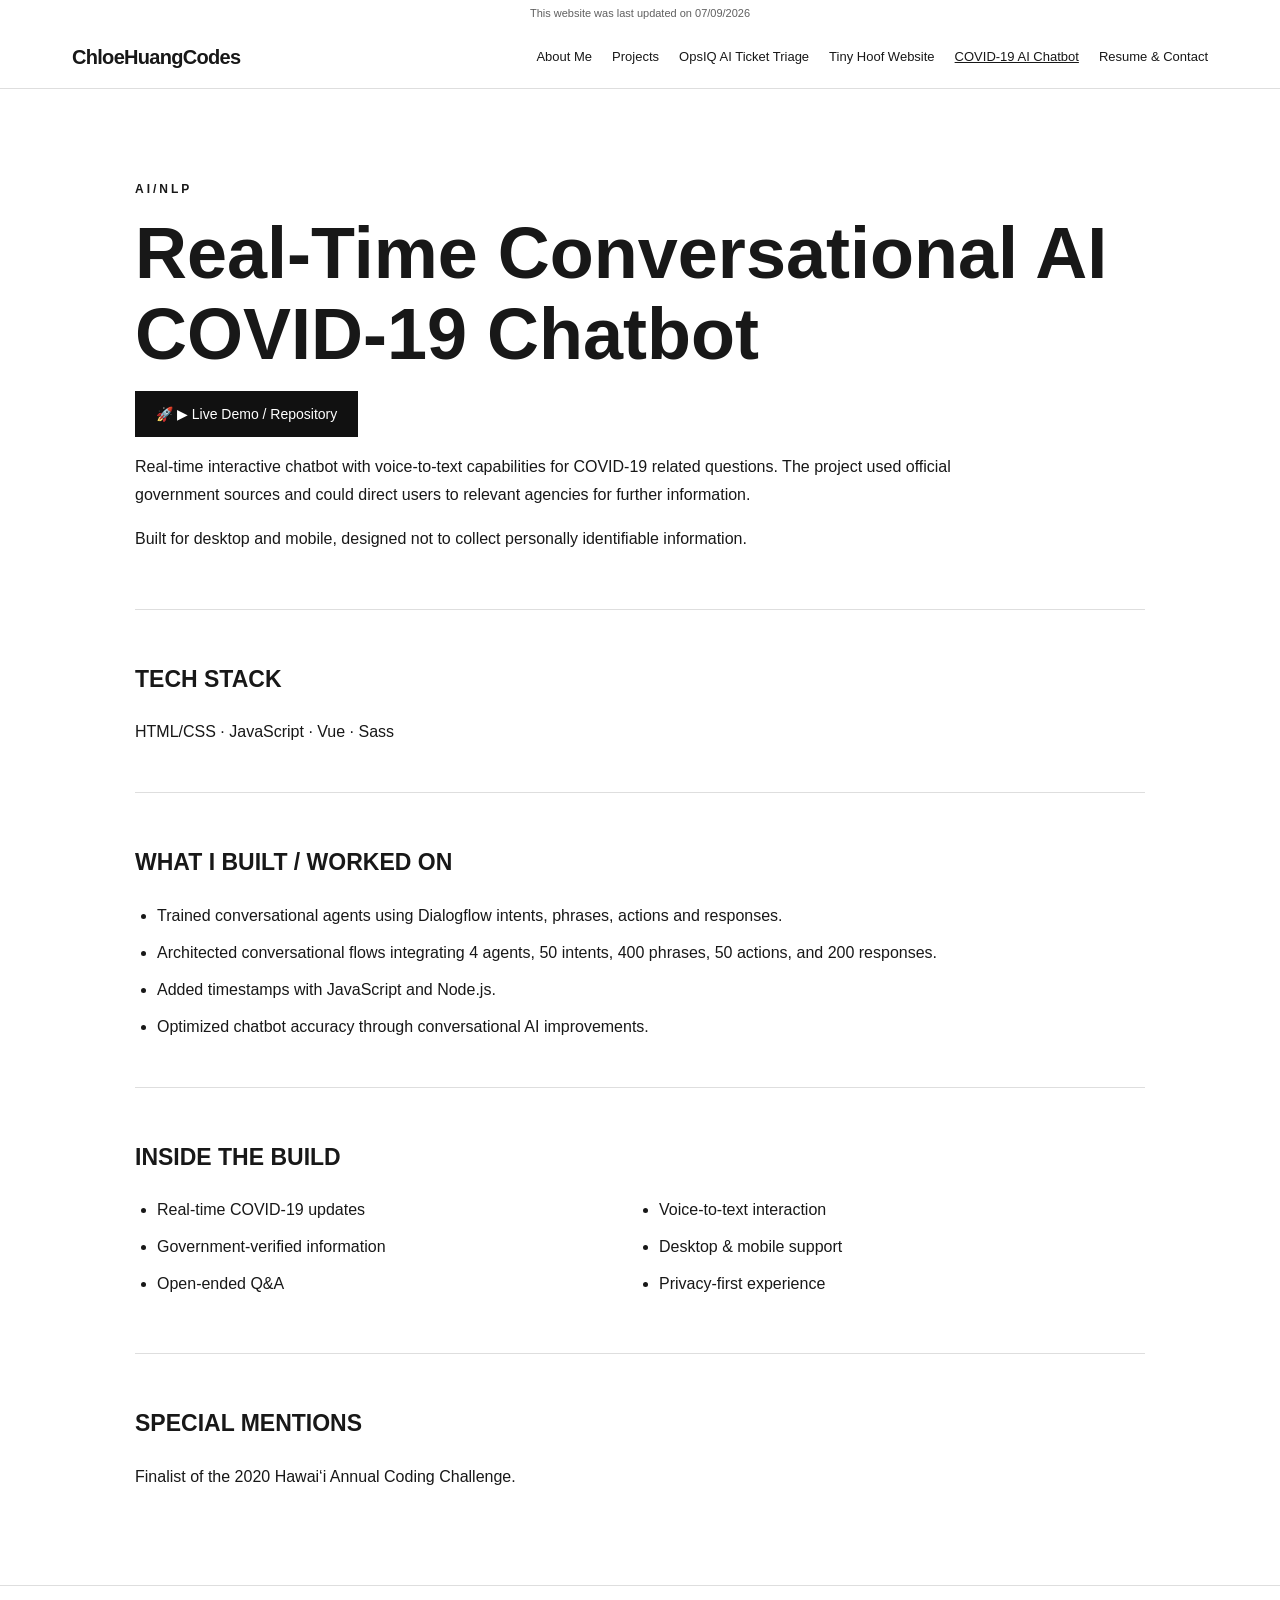
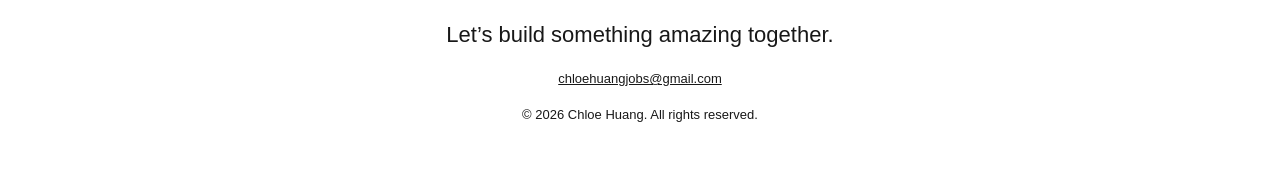
==== covid19-ai-chatbot/index.html @ 1fd6ae1b "Add files via upload" ====
<!doctype html><html lang="en"><head><meta charset="utf-8"><meta name="viewport" content="width=device-width,initial-scale=1"><meta name="description" content="Chloe Huang, software engineer. Projects, resume and contact."><title>COVID-19 AI Chatbot | ChloeHuangCodes</title><link rel="stylesheet" href="/style.css"></head><body><header><div class="updated">This website was last updated on 07/09/2026</div><nav><a class="logo" href="/">ChloeHuangCodes</a><div class="links"><a href="/" >About Me</a><a href="/general-5/" >Projects</a><a href="/opsiq-ai-ticket-triage/" >OpsIQ AI Ticket Triage</a><a href="/tiny-hoof-website/" >Tiny Hoof Website</a><a href="/covid19-ai-chatbot/" aria-current=page>COVID-19 AI Chatbot</a><a href="/lead-collection/" >Resume &amp; Contact</a></div></nav></header><main><div class="wrap"><div class="project-hero"><div class="eyebrow">AI/NLP</div><h1>Real-Time Conversational AI COVID-19 Chatbot</h1><p><a class="btn dark" href="https://github.com/chloehuang2021/covid-19_chatbot">🚀 ▶ Live Demo / Repository</a></p><div class="prose"><p>Real-time interactive chatbot with voice-to-text capabilities for COVID-19 related questions. The project used official government sources and could direct users to relevant agencies for further information.</p><p>Built for desktop and mobile, designed not to collect personally identifiable information.</p></div></div><section class="project-section"><h2>TECH STACK</h2><p>HTML/CSS · JavaScript · Vue · Sass</p></section><section class="project-section"><h2>WHAT I BUILT / WORKED ON</h2><ul><li>Trained conversational agents using Dialogflow intents, phrases, actions and responses.</li><li>Architected conversational flows integrating 4 agents, 50 intents, 400 phrases, 50 actions, and 200 responses.</li><li>Added timestamps with JavaScript and Node.js.</li><li>Optimized chatbot accuracy through conversational AI improvements.</li></ul></section><section class="project-section"><h2>INSIDE THE BUILD</h2><ul class="features"><li>Real-time COVID-19 updates</li><li>Government-verified information</li><li>Open-ended Q&amp;A</li><li>Voice-to-text interaction</li><li>Desktop &amp; mobile support</li><li>Privacy-first experience</li></ul></section><section class="project-section"><h2>SPECIAL MENTIONS</h2>Finalist of the 2020 Hawai‘i Annual Coding Challenge.</section></div></main><footer><div class="footline">Let’s build something amazing together.</div><a href="mailto:chloehuangjobs@gmail.com">chloehuangjobs@gmail.com</a><p>© 2026 Chloe Huang. All rights reserved.</p></footer></body></html>
---- style.css ----
:root{--ink:#181818;--paper:#fff;--muted:#606060;--line:#dedede}*{box-sizing:border-box}html{scroll-behavior:smooth}body{margin:0;background:var(--paper);color:var(--ink);font:16px/1.75 Arial,Helvetica,sans-serif}a{color:inherit}header{background:white;border-bottom:1px solid var(--line);position:sticky;top:0;z-index:5}nav{max-width:1180px;margin:auto;padding:13px 22px;display:flex;align-items:center;justify-content:space-between;gap:18px}.logo{font-size:20px;font-weight:800;letter-spacing:-.7px;text-decoration:none}.links{display:flex;align-items:center;gap:20px;flex-wrap:wrap}.links a{text-decoration:none;font-size:13px}.links a:hover,.links a[aria-current=page]{text-decoration:underline}.updated{font-size:11px;color:var(--muted);text-align:center;padding:4px}.wrap{max-width:1060px;margin:auto;padding:64px 25px}.hero{min-height:460px;display:grid;grid-template-columns:1fr 1fr;gap:50px;align-items:center}.eyebrow{font-size:12px;letter-spacing:3px;text-transform:uppercase;font-weight:700}.hero h1{font-size:clamp(64px,10vw,120px);letter-spacing:-6px;line-height:.86;margin:18px 0 25px}.hero h2{font-size:clamp(23px,4vw,40px);line-height:1.25;margin:10px 0}.muted{color:var(--muted)}.actions{display:flex;gap:12px;flex-wrap:wrap;margin-top:28px}.btn{padding:10px 20px;border:1px solid #111;text-decoration:none;display:inline-block;font-size:14px}.btn.dark{background:#111;color:#fff}.image-slot{min-height:310px;border:1px solid #aaa;background:#f5f5f5;display:grid;place-items:center;color:#555;text-align:center;padding:30px}.image-slot small{display:block;color:#777;line-height:1.4}.section-title{font-size:38px;line-height:1.2;margin:15px 0 30px}.prose{max-width:840px}.prose p{margin:0 0 16px}.cards{display:grid;grid-template-columns:repeat(3,minmax(0,1fr));gap:24px}.card{border:1px solid var(--line);padding:22px;display:flex;flex-direction:column;gap:12px}.card h3{font-size:23px;line-height:1.3;margin:0}.card p{font-size:14px;margin:0}.card .image-slot{min-height:155px}.card a{margin-top:auto}.tags{font-size:12px;letter-spacing:1px}.project-hero{padding:26px 0 40px}.project-hero h1{font-size:clamp(38px,6vw,72px);line-height:1.12;margin:13px 0}.project-section{border-top:1px solid var(--line);padding:30px 0}.project-section h2{font-size:23px}.project-section ul{padding-left:22px}.project-section li{margin-bottom:9px}.features{columns:2}.contact{display:grid;grid-template-columns:1fr 1fr;gap:45px}footer{border-top:1px solid var(--line);padding:30px 24px;text-align:center;font-size:13px}.footline{font-size:22px;margin-bottom:14px}.note{background:#fff7df;border:1px solid #e5d2a1;padding:13px 18px;font-size:13px}.mobile-only{display:none}@media(max-width:750px){nav{align-items:flex-start;flex-direction:column}.links{gap:10px 15px}.wrap{padding:32px 18px}.hero,.contact{grid-template-columns:1fr}.hero h1{letter-spacing:-3px}.cards{grid-template-columns:1fr}.features{columns:1}.hero{gap:18px}.image-slot{min-height:230px}}
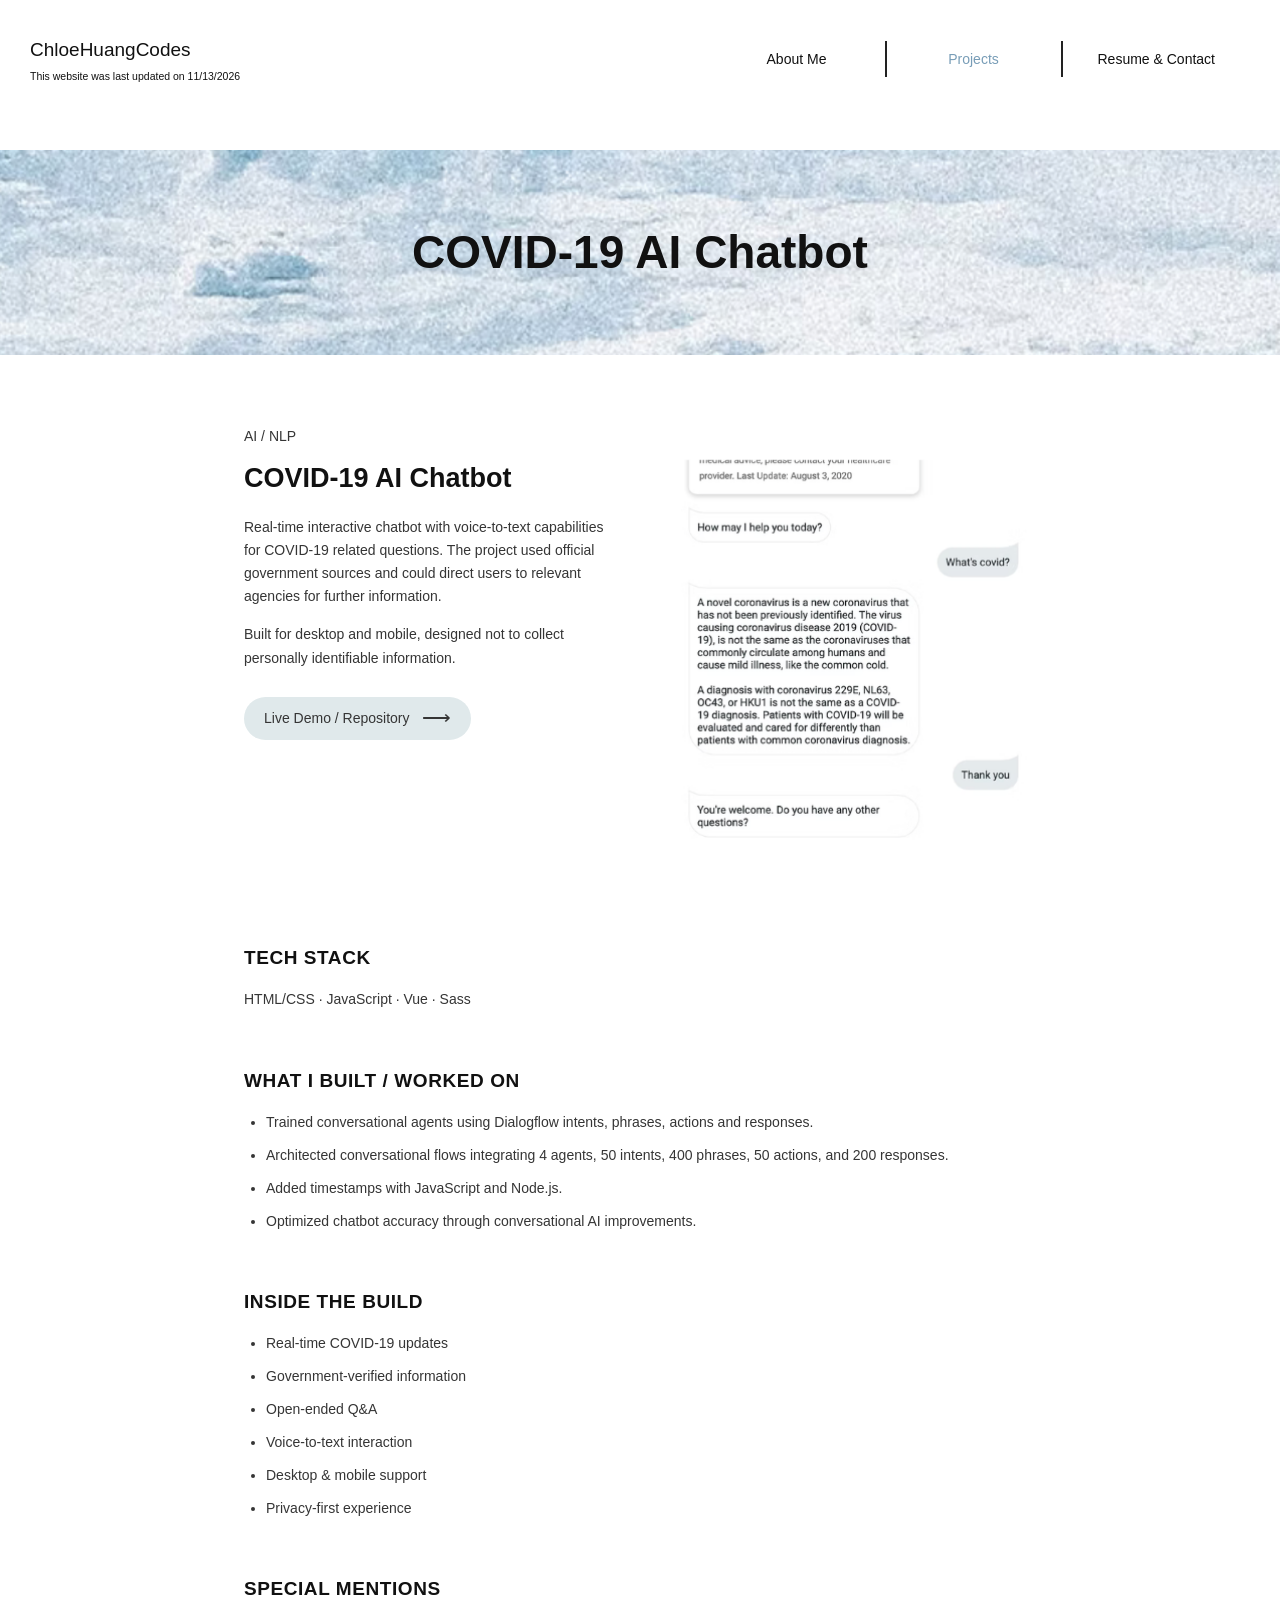
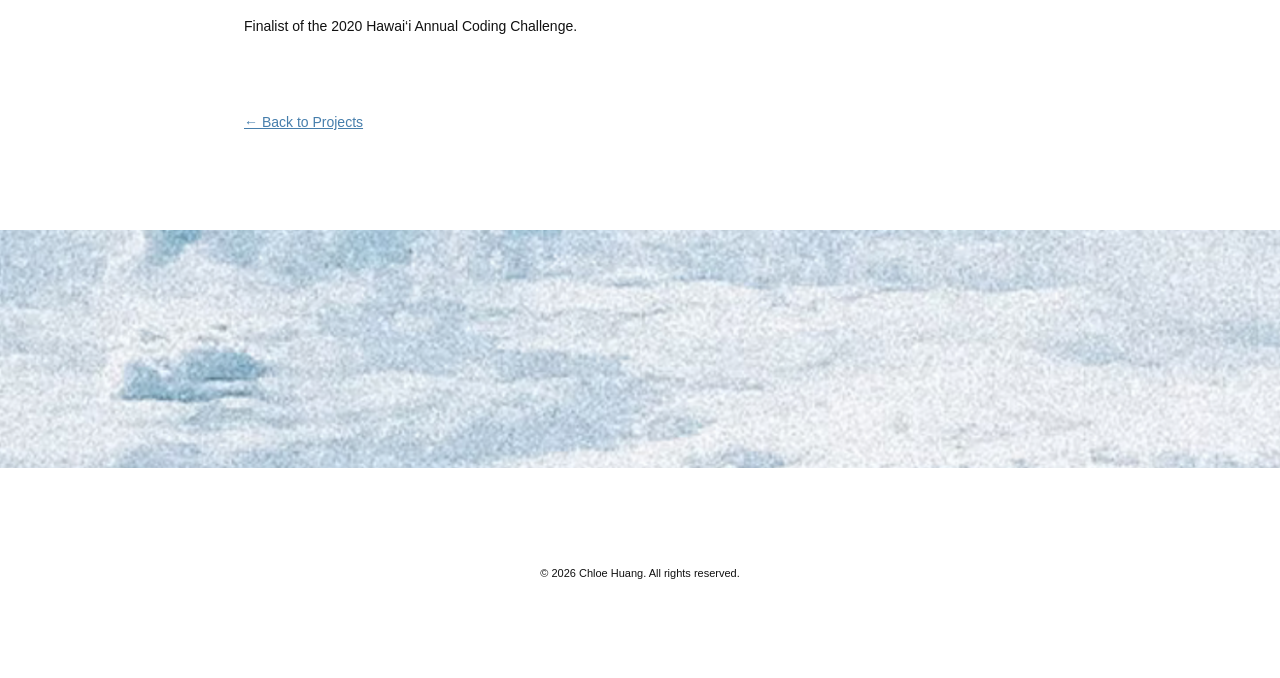
==== commit e23f8735: "Add files via upload" ====
--- a/covid19-ai-chatbot/index.html
+++ b/covid19-ai-chatbot/index.html
@@ -1 +1,18 @@
-<!doctype html><html lang="en"><head><meta charset="utf-8"><meta name="viewport" content="width=device-width,initial-scale=1"><meta name="description" content="Chloe Huang, software engineer. Projects, resume and contact."><title>COVID-19 AI Chatbot | ChloeHuangCodes</title><link rel="stylesheet" href="/style.css"></head><body><header><div class="updated">This website was last updated on 07/09/2026</div><nav><a class="logo" href="/">ChloeHuangCodes</a><div class="links"><a href="/" >About Me</a><a href="/general-5/" >Projects</a><a href="/opsiq-ai-ticket-triage/" >OpsIQ AI Ticket Triage</a><a href="/tiny-hoof-website/" >Tiny Hoof Website</a><a href="/covid19-ai-chatbot/" aria-current=page>COVID-19 AI Chatbot</a><a href="/lead-collection/" >Resume &amp; Contact</a></div></nav></header><main><div class="wrap"><div class="project-hero"><div class="eyebrow">AI/NLP</div><h1>Real-Time Conversational AI COVID-19 Chatbot</h1><p><a class="btn dark" href="https://github.com/chloehuang2021/covid-19_chatbot">🚀 ▶ Live Demo / Repository</a></p><div class="prose"><p>Real-time interactive chatbot with voice-to-text capabilities for COVID-19 related questions. The project used official government sources and could direct users to relevant agencies for further information.</p><p>Built for desktop and mobile, designed not to collect personally identifiable information.</p></div></div><section class="project-section"><h2>TECH STACK</h2><p>HTML/CSS · JavaScript · Vue · Sass</p></section><section class="project-section"><h2>WHAT I BUILT / WORKED ON</h2><ul><li>Trained conversational agents using Dialogflow intents, phrases, actions and responses.</li><li>Architected conversational flows integrating 4 agents, 50 intents, 400 phrases, 50 actions, and 200 responses.</li><li>Added timestamps with JavaScript and Node.js.</li><li>Optimized chatbot accuracy through conversational AI improvements.</li></ul></section><section class="project-section"><h2>INSIDE THE BUILD</h2><ul class="features"><li>Real-time COVID-19 updates</li><li>Government-verified information</li><li>Open-ended Q&amp;A</li><li>Voice-to-text interaction</li><li>Desktop &amp; mobile support</li><li>Privacy-first experience</li></ul></section><section class="project-section"><h2>SPECIAL MENTIONS</h2>Finalist of the 2020 Hawai‘i Annual Coding Challenge.</section></div></main><footer><div class="footline">Let’s build something amazing together.</div><a href="mailto:chloehuangjobs@gmail.com">chloehuangjobs@gmail.com</a><p>© 2026 Chloe Huang. All rights reserved.</p></footer></body></html>+<!doctype html>
+<html lang="en"><head><meta charset="utf-8"><meta name="viewport" content="width=device-width, initial-scale=1">
+<title>COVID-19 AI Chatbot | ChloeHuangCodes</title><meta name="description" content="COVID-19 AI Chatbot software engineering project by Chloe Huang."><style>
+:root{--accent:#679dca;--ink:#111;--soft:#e0e9eb}*{box-sizing:border-box}html{scroll-behavior:smooth}body{margin:0;color:var(--ink);background:white;font-family:"Helvetica Neue",Helvetica,Arial,sans-serif;font-size:14px;font-weight:300}a{color:inherit}a:focus-visible{outline:2px solid var(--accent);outline-offset:3px}
+.site-header{height:150px;padding:39px 30px 0;display:flex;justify-content:space-between;align-items:flex-start;gap:24px}.brand{font-size:19px;line-height:1.15;text-decoration:none}.updated{font-size:10.5px;margin-top:9px}.nav{display:flex;align-items:center;margin-top:2px}.nav a{padding:10px 35px;text-align:center;text-decoration:none;font-size:14px;min-width:176px}.nav a+a{border-left:2px solid #222}.nav .current{color:#789db7}
+.title-band{height:205px;background:#c3dce9 url('../assets/cloud-texture.png') center/cover no-repeat;display:flex;align-items:center;justify-content:center;text-align:center;padding:0 20px}.title-band h1{font-size:46px;line-height:1.15;font-weight:700;margin:0}
+.content{max-width:840px;margin:0 auto;padding:70px 24px 100px}.hero{display:grid;grid-template-columns:minmax(0,1fr) minmax(0,1fr);gap:48px;align-items:start;margin-bottom:70px}.category{font-size:14px;color:var(--accent);margin:0 0 13px}.hero h2{font-size:27px;margin:0 0 22px;font-weight:600}.intro p{line-height:1.65;margin:0 0 15px;color:#353535}.hero img{display:block;width:100%;height:auto;object-fit:contain;border-radius:7px}
+.action{display:inline-flex;align-items:center;justify-content:center;gap:12px;background:var(--soft);border-radius:32px;padding:10px 20px;margin:12px 0 0;text-decoration:none;font-weight:400}.action:hover{background:#ccdce0}.action span{display:inline-flex;align-items:center;justify-content:center;line-height:1;transform:translateY(-1px);font-size:20px}
+.section{margin:0 0 58px}.section h3{font-size:19px;letter-spacing:.03em;margin:0 0 18px;font-weight:700}.section p,.section li{font-size:14px;line-height:1.72;color:#353535}.section ul{padding-left:22px;margin:0}.section li{margin:0 0 9px}.tech{color:var(--accent)!important}.section a{color:#467eac}.back{display:inline-block;margin:22px 0 0;color:#467eac}
+.footer-cloud{height:238px;background:#c3dce9 url('../assets/cloud-texture.png') center/cover no-repeat}.copyright{height:210px;display:flex;align-items:center;justify-content:center;font-size:11px}
+@media(max-width:920px){.nav a{min-width:0;padding:10px 22px}}
+@media(max-width:650px){.site-header{height:auto;min-height:126px;padding:22px 18px;display:block}.nav{margin-top:22px;justify-content:space-between}.nav a{flex:1;padding:8px 6px;font-size:12px}.title-band{height:150px}.title-band h1{font-size:32px}.content{padding:45px 22px 70px}.hero{grid-template-columns:1fr;gap:28px;margin-bottom:48px}.hero h2{font-size:23px}.section{margin-bottom:42px}.footer-cloud{height:160px}.copyright{height:130px}}
+</style></head>
+<body><header class="site-header"><div><a class="brand" href="../">ChloeHuangCodes</a><div class="updated">This website was last updated on 11/13/2026</div></div><nav class="nav" aria-label="Main navigation"><a href="../">About Me</a><a href="../general-5/" class="current">Projects</a><a href="../lead-collection/">Resume &amp; Contact</a></nav></header>
+<section class="title-band"><h1>COVID-19 AI Chatbot</h1></section>
+<main class="content"><section class="hero"><div class="intro"><p class="category">AI / NLP</p><h2>COVID-19 AI Chatbot</h2><p>Real-time interactive chatbot with voice-to-text capabilities for COVID-19 related questions. The project used official government sources and could direct users to relevant agencies for further information.</p><p>Built for desktop and mobile, designed not to collect personally identifiable information.</p><p><a class="action" href="https://github.com/chloehuang2021/covid-19_chatbot" target="_blank" rel="noopener noreferrer">Live Demo / Repository<span aria-hidden="true">⟶</span></a></p></div><img src="../assets/covid-conversation.png" alt="COVID-19 AI Chatbot screenshot" loading="eager"></section>
+<section class="section"><h3>TECH STACK</h3><div class="section-body tech"><p>HTML/CSS · JavaScript · Vue · Sass</p></div></section><section class="section"><h3>WHAT I BUILT / WORKED ON</h3><div class="section-body"><ul><li>Trained conversational agents using Dialogflow intents, phrases, actions and responses.</li><li>Architected conversational flows integrating 4 agents, 50 intents, 400 phrases, 50 actions, and 200 responses.</li><li>Added timestamps with JavaScript and Node.js.</li><li>Optimized chatbot accuracy through conversational AI improvements.</li></ul></div></section><section class="section"><h3>INSIDE THE BUILD</h3><div class="section-body"><ul class="features"><li>Real-time COVID-19 updates</li><li>Government-verified information</li><li>Open-ended Q&amp;A</li><li>Voice-to-text interaction</li><li>Desktop &amp; mobile support</li><li>Privacy-first experience</li></ul></div></section><section class="section"><h3>SPECIAL MENTIONS</h3><div class="section-body">Finalist of the 2020 Hawai‘i Annual Coding Challenge.</div></section><a class="back" href="../general-5/">← Back to Projects</a></main>
+<footer><div class="footer-cloud"></div><div class="copyright">© 2026 Chloe Huang. All rights reserved.</div></footer></body></html>
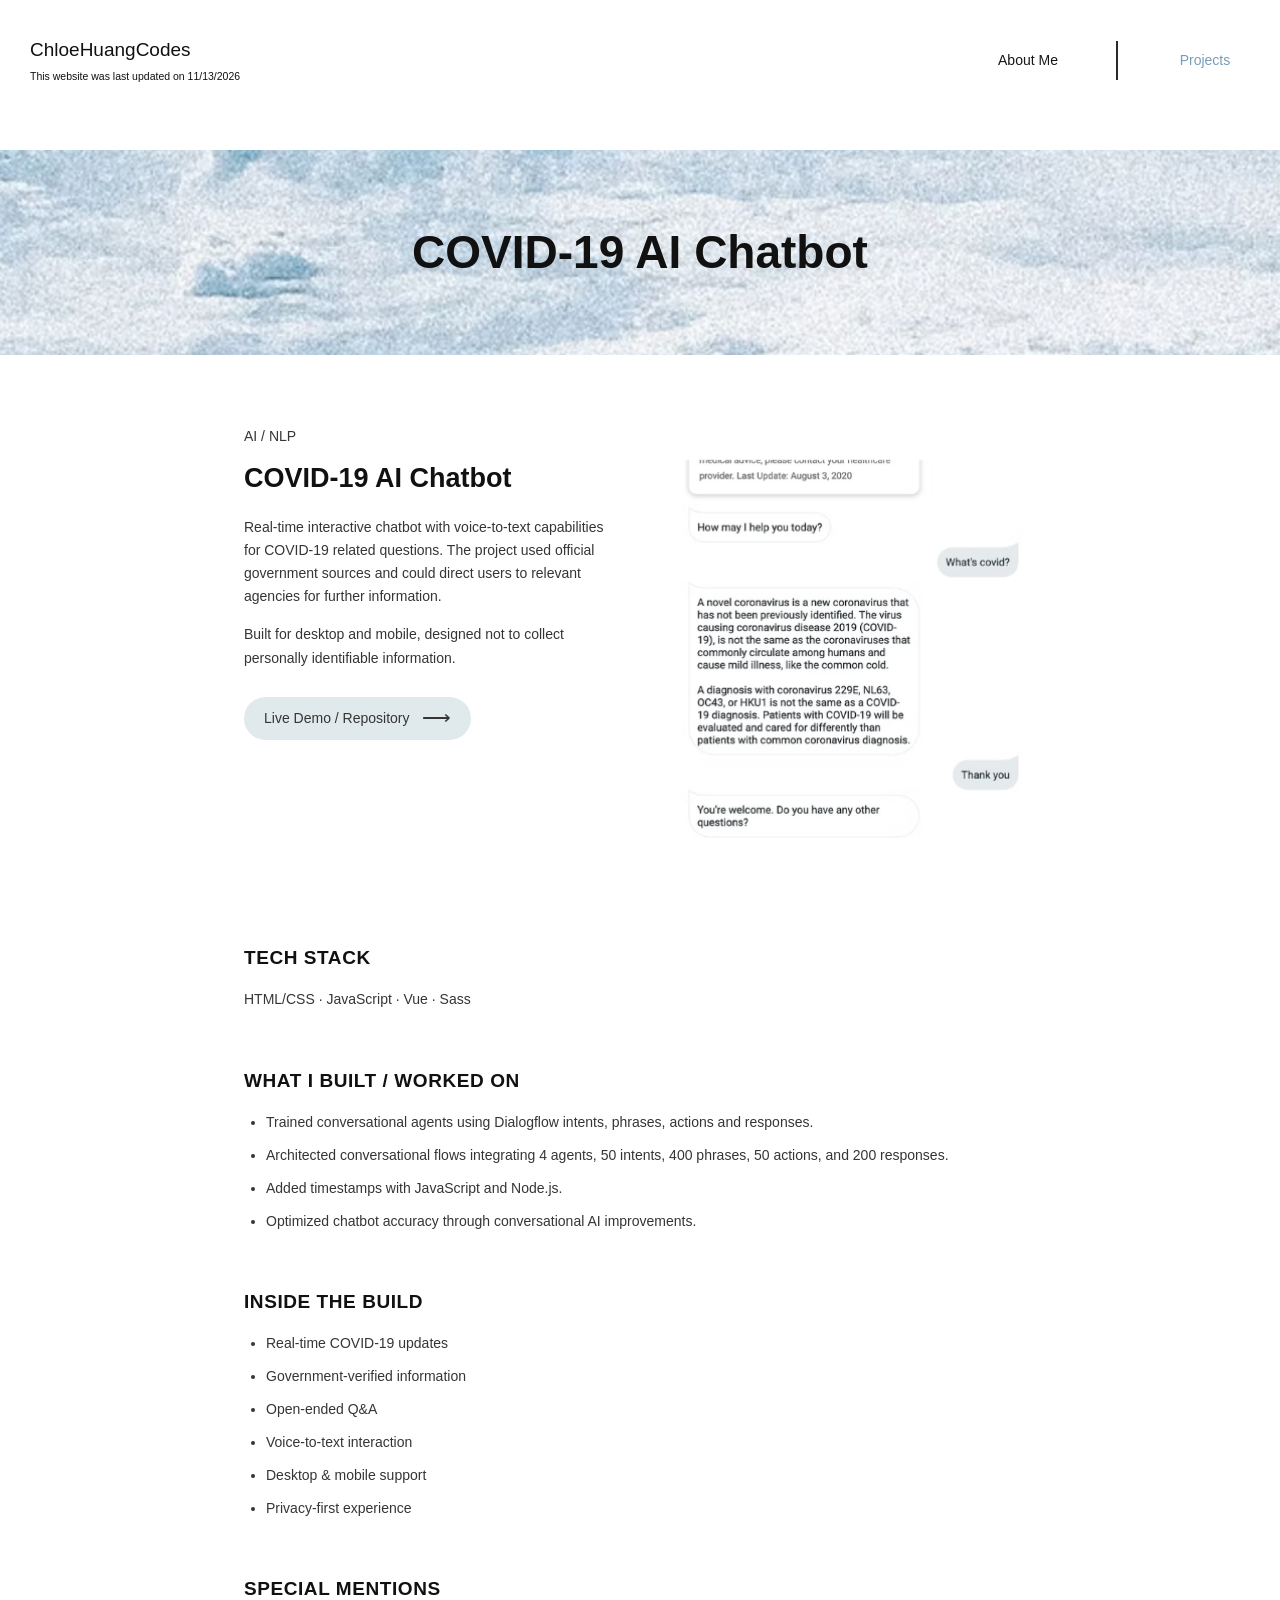
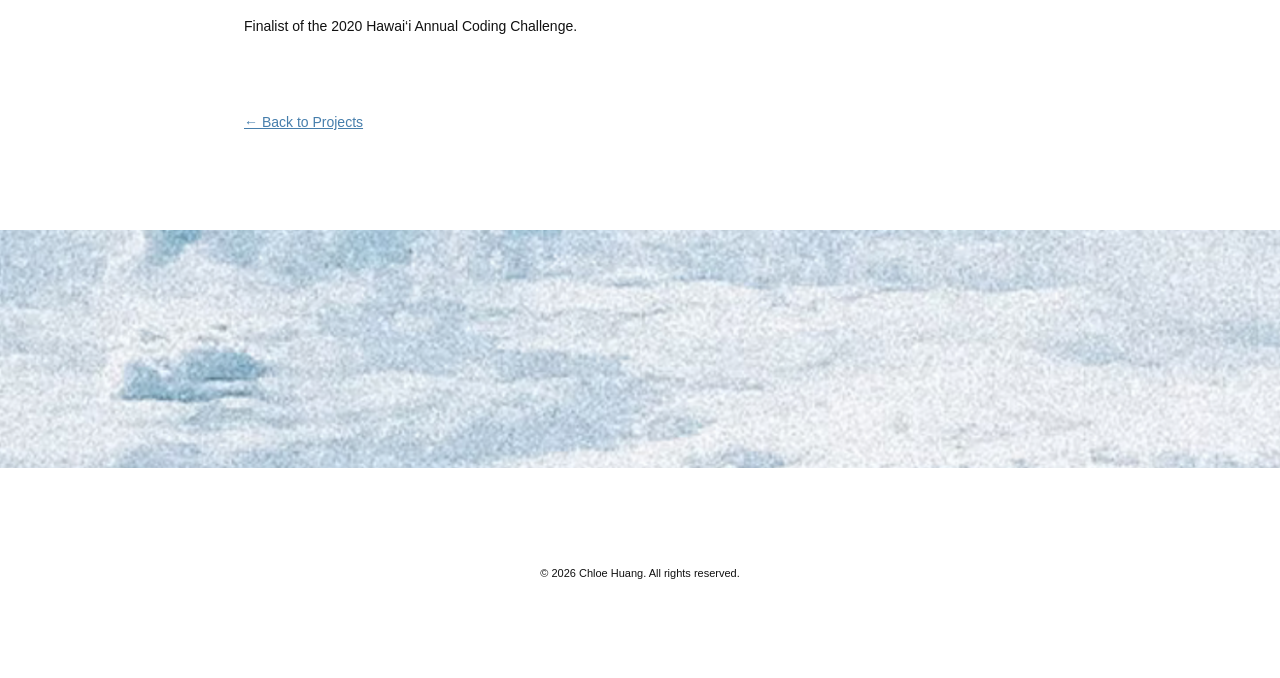
==== commit 3729f44a: "Add files via upload" ====
--- a/covid19-ai-chatbot/index.html
+++ b/covid19-ai-chatbot/index.html
@@ -10,9 +10,75 @@
 .footer-cloud{height:238px;background:#c3dce9 url('../assets/cloud-texture.png') center/cover no-repeat}.copyright{height:210px;display:flex;align-items:center;justify-content:center;font-size:11px}
 @media(max-width:920px){.nav a{min-width:0;padding:10px 22px}}
 @media(max-width:650px){.site-header{height:auto;min-height:126px;padding:22px 18px;display:block}.nav{margin-top:22px;justify-content:space-between}.nav a{flex:1;padding:8px 6px;font-size:12px}.title-band{height:150px}.title-band h1{font-size:32px}.content{padding:45px 22px 70px}.hero{grid-template-columns:1fr;gap:28px;margin-bottom:48px}.hero h2{font-size:23px}.section{margin-bottom:42px}.footer-cloud{height:160px}.copyright{height:130px}}
-</style></head>
-<body><header class="site-header"><div><a class="brand" href="../">ChloeHuangCodes</a><div class="updated">This website was last updated on 11/13/2026</div></div><nav class="nav" aria-label="Main navigation"><a href="../">About Me</a><a href="../general-5/" class="current">Projects</a><a href="../lead-collection/">Resume &amp; Contact</a></nav></header>
+</style><style>
+
+/* Click-to-open Projects navigation — consistent across all portfolio pages. */
+.portfolio-nav.portfolio-nav{display:flex;align-items:stretch;gap:0;width:auto;margin-top:2px;padding:0;max-width:none;font-family:"Helvetica Neue",Helvetica,Arial,sans-serif;font-size:14px;font-weight:300;position:relative;z-index:30}
+.portfolio-nav .nav-entry{display:flex;align-items:center;justify-content:center;position:relative;flex:0 0 176px;min-width:0;min-height:39px;padding:9px 13px;border:0;background:transparent;text-align:center;color:#161616;font-family:inherit;font-size:14px;font-weight:300;line-height:1.35;text-decoration:none;white-space:nowrap;cursor:pointer}
+.portfolio-nav .nav-entry + .nav-entry{border-left:2px solid #2a2a2a}
+.portfolio-nav .portfolio-dropdown-wrap{padding:0;cursor:default}
+.portfolio-nav .portfolio-trigger{width:100%;height:100%;min-height:39px;padding:9px 13px;display:flex;align-items:center;justify-content:center;background:none;border:0;color:inherit;font:inherit;line-height:1.35;cursor:pointer}
+.portfolio-nav .nav-entry.current,.portfolio-nav .portfolio-trigger.current,.portfolio-nav .portfolio-trigger[aria-expanded="true"]{color:#789db7}
+.portfolio-nav .portfolio-trigger:focus-visible,.portfolio-nav .nav-entry:focus-visible,.portfolio-nav .portfolio-menu a:focus-visible{outline:2px solid #679dca;outline-offset:2px}
+.portfolio-nav .portfolio-menu[hidden]{display:none!important}
+.portfolio-nav .portfolio-menu{position:absolute;top:100%;left:0;z-index:100;display:block;width:315px;max-width:calc(100vw - 30px);margin:0;background:#fff;border:1px solid #888;box-shadow:0 5px 13px rgba(0,0,0,.12)}
+.portfolio-nav .portfolio-menu a{display:flex;align-items:center;justify-content:center;width:100%;min-width:0;height:auto;min-height:51px;margin:0;padding:11px 14px;border:0;background:#fff;color:#111;text-align:center;text-decoration:none;font-family:inherit;font-size:14px;font-weight:300;line-height:1.3;white-space:normal;flex:none}
+.portfolio-nav .portfolio-menu a+a{border:0;border-top:1px solid #888}
+.portfolio-nav .portfolio-menu a:hover,.portfolio-nav .portfolio-menu a:focus-visible{background:#f0f6f9;color:#679dca}
+.portfolio-nav .portfolio-menu a.current,.portfolio-nav .portfolio-menu a[aria-current="page"]{color:#679dca;background:#f3f8fb}
+/* Only the Resume page uses an older stylesheet; align its header with the other pages. */
+body:not(.home-page) header.resume-header{height:150px;padding:39px 30px 0;display:flex;justify-content:space-between;align-items:flex-start;gap:24px;position:relative;top:auto;z-index:20;border-bottom:0;background:white}
+.resume-header .resume-brand{font-family:"Helvetica Neue",Helvetica,Arial,sans-serif;font-weight:300;font-size:19px;line-height:1.15;text-decoration:none;letter-spacing:0}
+.resume-header .resume-updated{font-family:"Helvetica Neue",Helvetica,Arial,sans-serif;font-size:10.5px;font-weight:300;margin-top:9px;color:#111;padding:0;text-align:left}
+body:not(.home-page) header.resume-header .portfolio-nav{max-width:none;margin:2px 0 0;padding:0;display:flex;justify-content:flex-start;gap:0}
+@media(max-width:700px){
+ .portfolio-nav.portfolio-nav{width:100%;margin-top:10px;justify-content:space-between}
+ .portfolio-nav .nav-entry{flex:1 1 33.333%;min-width:0;min-height:34px;padding:7px 4px;font-size:12px}
+ .portfolio-nav .portfolio-trigger{font-size:12px;min-height:34px;padding:7px 4px}
+ .portfolio-nav .portfolio-menu{left:50%;transform:translateX(-50%);width:min(315px,calc(100vw - 28px))}
+ .portfolio-nav .portfolio-menu a{font-size:13px;min-height:48px}
+ body:not(.home-page) header.resume-header{height:auto;min-height:126px;padding:22px 18px;display:block}
+ body:not(.home-page) header.resume-header .portfolio-nav{margin-top:22px;width:100%}
+}
+</style>
+</head>
+<body><header class="site-header"><div><a class="brand" href="../">ChloeHuangCodes</a><div class="updated">This website was last updated on 11/13/2026</div></div><nav class="nav portfolio-nav" aria-label="Main navigation">
+  <a class="nav-entry" href="../">About Me</a>
+  <div class="nav-entry portfolio-dropdown-wrap">
+    <button class="portfolio-trigger current" type="button" aria-expanded="false" aria-haspopup="true" aria-controls="portfolio-project-menu">Projects</button>
+    <div class="portfolio-menu" id="portfolio-project-menu" hidden>
+      <a href="../opsiq-ai-ticket-triage/">OpsIQ AI Ticket Triage</a><a href="../tiny-hoof-website/">Tiny Hoof Website</a><a href="./" class="current" aria-current="page">COVID-19 AI Chatbot</a>
+    </div>
+  </div>
+  <a class="nav-entry" href="../lead-collection/">Resume &amp; Contact</a>
+</nav></header>
 <section class="title-band"><h1>COVID-19 AI Chatbot</h1></section>
 <main class="content"><section class="hero"><div class="intro"><p class="category">AI / NLP</p><h2>COVID-19 AI Chatbot</h2><p>Real-time interactive chatbot with voice-to-text capabilities for COVID-19 related questions. The project used official government sources and could direct users to relevant agencies for further information.</p><p>Built for desktop and mobile, designed not to collect personally identifiable information.</p><p><a class="action" href="https://github.com/chloehuang2021/covid-19_chatbot" target="_blank" rel="noopener noreferrer">Live Demo / Repository<span aria-hidden="true">⟶</span></a></p></div><img src="../assets/covid-conversation.png" alt="COVID-19 AI Chatbot screenshot" loading="eager"></section>
 <section class="section"><h3>TECH STACK</h3><div class="section-body tech"><p>HTML/CSS · JavaScript · Vue · Sass</p></div></section><section class="section"><h3>WHAT I BUILT / WORKED ON</h3><div class="section-body"><ul><li>Trained conversational agents using Dialogflow intents, phrases, actions and responses.</li><li>Architected conversational flows integrating 4 agents, 50 intents, 400 phrases, 50 actions, and 200 responses.</li><li>Added timestamps with JavaScript and Node.js.</li><li>Optimized chatbot accuracy through conversational AI improvements.</li></ul></div></section><section class="section"><h3>INSIDE THE BUILD</h3><div class="section-body"><ul class="features"><li>Real-time COVID-19 updates</li><li>Government-verified information</li><li>Open-ended Q&amp;A</li><li>Voice-to-text interaction</li><li>Desktop &amp; mobile support</li><li>Privacy-first experience</li></ul></div></section><section class="section"><h3>SPECIAL MENTIONS</h3><div class="section-body">Finalist of the 2020 Hawai‘i Annual Coding Challenge.</div></section><a class="back" href="../general-5/">← Back to Projects</a></main>
-<footer><div class="footer-cloud"></div><div class="copyright">© 2026 Chloe Huang. All rights reserved.</div></footer></body></html>+<footer><div class="footer-cloud"></div><div class="copyright">© 2026 Chloe Huang. All rights reserved.</div></footer>
+<script>
+(function(){
+  const dropdown = document.querySelector('.portfolio-dropdown-wrap');
+  if (!dropdown) return;
+  const button = dropdown.querySelector('.portfolio-trigger');
+  const menu = dropdown.querySelector('.portfolio-menu');
+  function setOpen(open){
+    button.setAttribute('aria-expanded', String(open));
+    menu.hidden = !open;
+  }
+  button.addEventListener('click', function(event){
+    event.stopPropagation();
+    setOpen(button.getAttribute('aria-expanded') !== 'true');
+  });
+  document.addEventListener('click', function(event){
+    if (!dropdown.contains(event.target)) setOpen(false);
+  });
+  document.addEventListener('keydown', function(event){
+    if (event.key === 'Escape' && !menu.hidden){
+      setOpen(false);
+      button.focus();
+    }
+  });
+})();
+</script>
+</body></html>
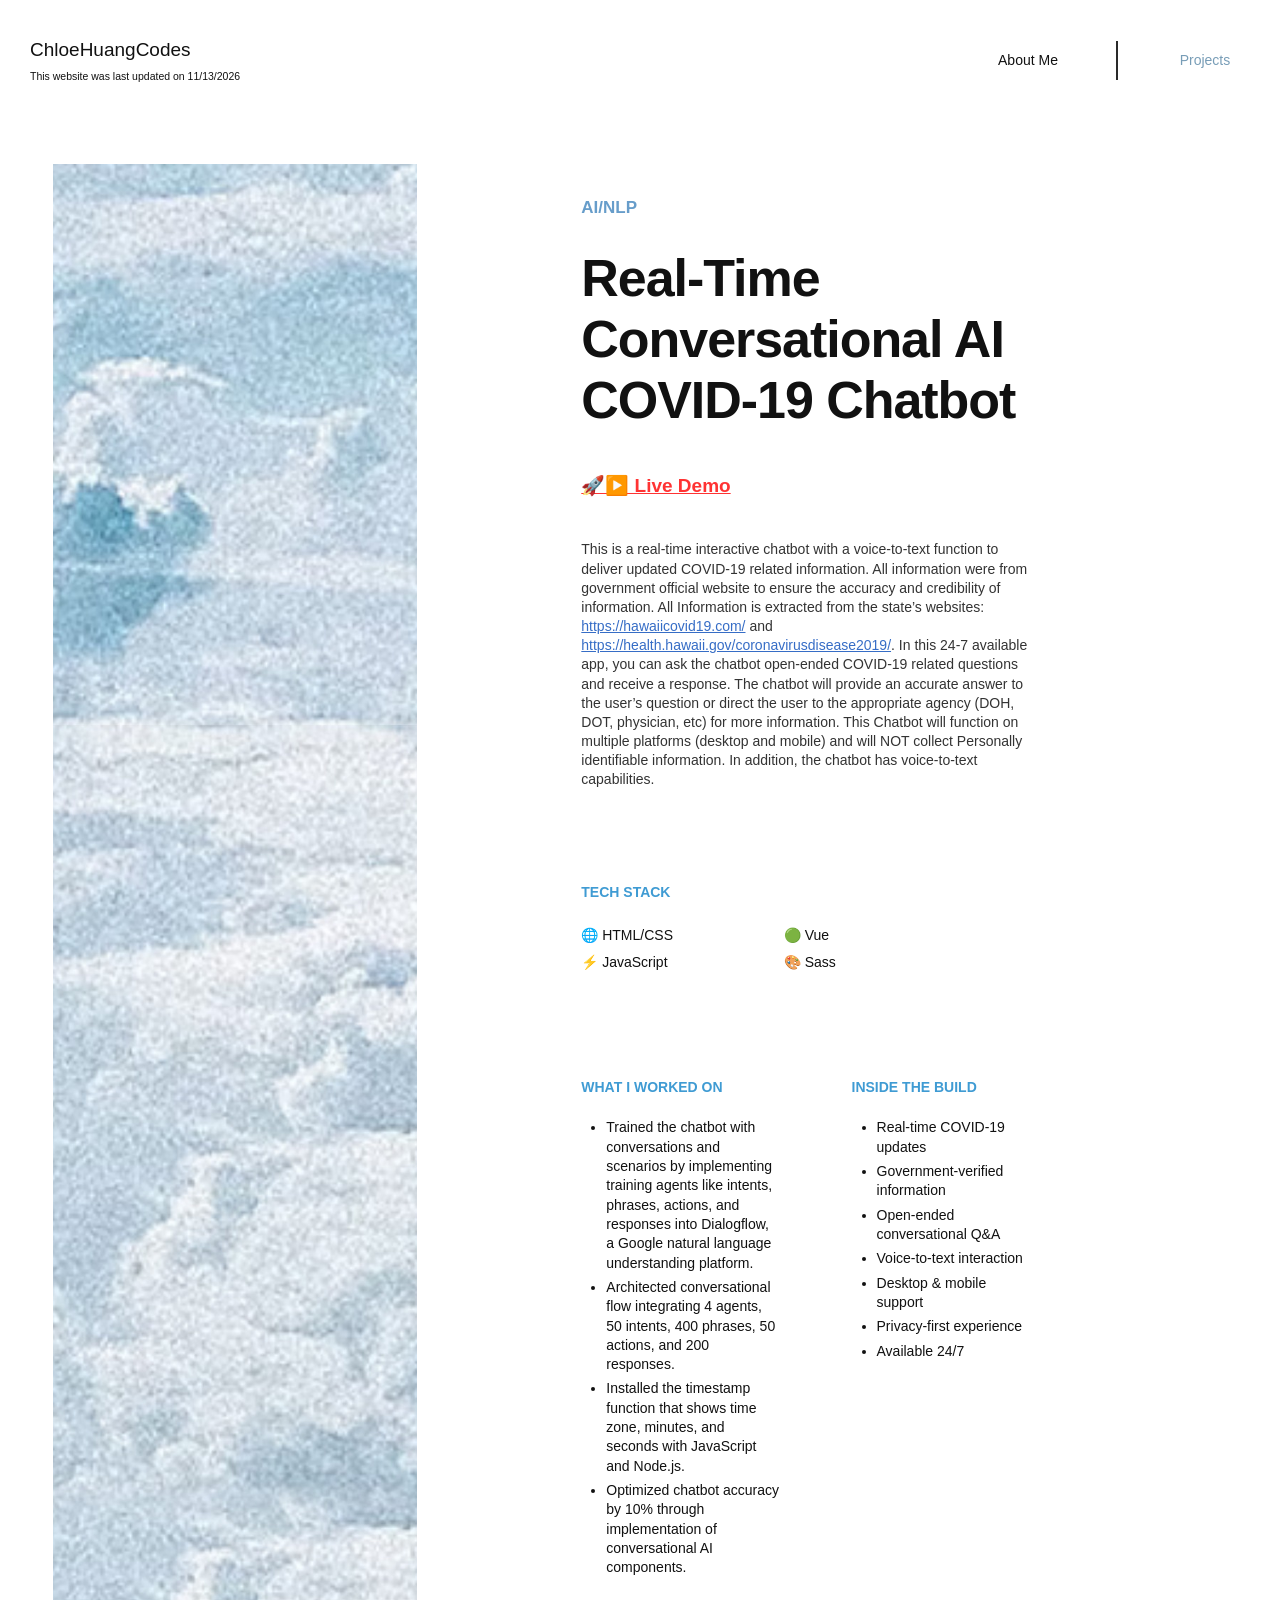
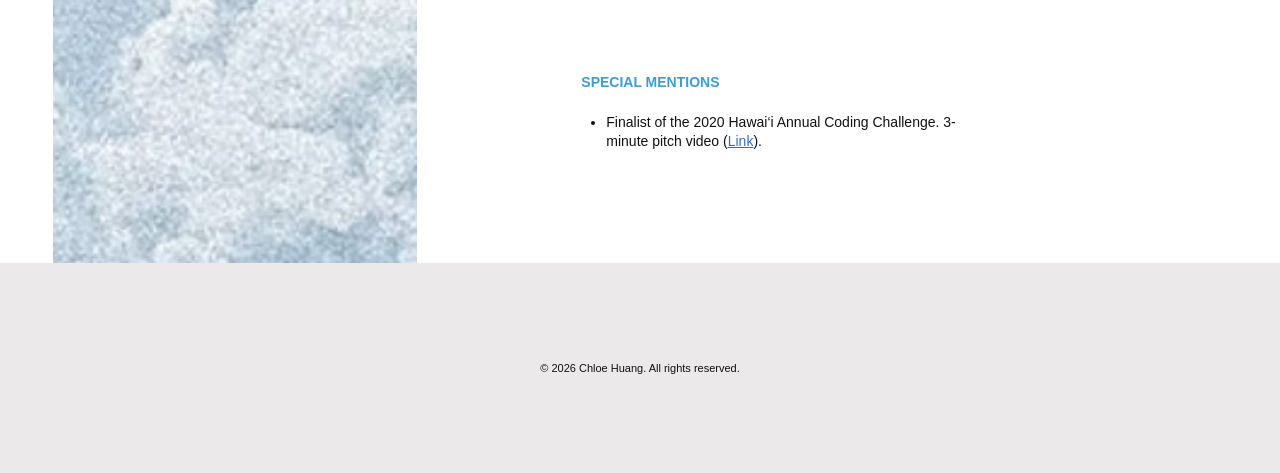
==== commit 7d0ed14a: "Add files via upload" ====
--- a/covid19-ai-chatbot/index.html
+++ b/covid19-ai-chatbot/index.html
@@ -1,84 +1,152 @@
 <!doctype html>
-<html lang="en"><head><meta charset="utf-8"><meta name="viewport" content="width=device-width, initial-scale=1">
-<title>COVID-19 AI Chatbot | ChloeHuangCodes</title><meta name="description" content="COVID-19 AI Chatbot software engineering project by Chloe Huang."><style>
-:root{--accent:#679dca;--ink:#111;--soft:#e0e9eb}*{box-sizing:border-box}html{scroll-behavior:smooth}body{margin:0;color:var(--ink);background:white;font-family:"Helvetica Neue",Helvetica,Arial,sans-serif;font-size:14px;font-weight:300}a{color:inherit}a:focus-visible{outline:2px solid var(--accent);outline-offset:3px}
-.site-header{height:150px;padding:39px 30px 0;display:flex;justify-content:space-between;align-items:flex-start;gap:24px}.brand{font-size:19px;line-height:1.15;text-decoration:none}.updated{font-size:10.5px;margin-top:9px}.nav{display:flex;align-items:center;margin-top:2px}.nav a{padding:10px 35px;text-align:center;text-decoration:none;font-size:14px;min-width:176px}.nav a+a{border-left:2px solid #222}.nav .current{color:#789db7}
-.title-band{height:205px;background:#c3dce9 url('../assets/cloud-texture.png') center/cover no-repeat;display:flex;align-items:center;justify-content:center;text-align:center;padding:0 20px}.title-band h1{font-size:46px;line-height:1.15;font-weight:700;margin:0}
-.content{max-width:840px;margin:0 auto;padding:70px 24px 100px}.hero{display:grid;grid-template-columns:minmax(0,1fr) minmax(0,1fr);gap:48px;align-items:start;margin-bottom:70px}.category{font-size:14px;color:var(--accent);margin:0 0 13px}.hero h2{font-size:27px;margin:0 0 22px;font-weight:600}.intro p{line-height:1.65;margin:0 0 15px;color:#353535}.hero img{display:block;width:100%;height:auto;object-fit:contain;border-radius:7px}
-.action{display:inline-flex;align-items:center;justify-content:center;gap:12px;background:var(--soft);border-radius:32px;padding:10px 20px;margin:12px 0 0;text-decoration:none;font-weight:400}.action:hover{background:#ccdce0}.action span{display:inline-flex;align-items:center;justify-content:center;line-height:1;transform:translateY(-1px);font-size:20px}
-.section{margin:0 0 58px}.section h3{font-size:19px;letter-spacing:.03em;margin:0 0 18px;font-weight:700}.section p,.section li{font-size:14px;line-height:1.72;color:#353535}.section ul{padding-left:22px;margin:0}.section li{margin:0 0 9px}.tech{color:var(--accent)!important}.section a{color:#467eac}.back{display:inline-block;margin:22px 0 0;color:#467eac}
-.footer-cloud{height:238px;background:#c3dce9 url('../assets/cloud-texture.png') center/cover no-repeat}.copyright{height:210px;display:flex;align-items:center;justify-content:center;font-size:11px}
-@media(max-width:920px){.nav a{min-width:0;padding:10px 22px}}
-@media(max-width:650px){.site-header{height:auto;min-height:126px;padding:22px 18px;display:block}.nav{margin-top:22px;justify-content:space-between}.nav a{flex:1;padding:8px 6px;font-size:12px}.title-band{height:150px}.title-band h1{font-size:32px}.content{padding:45px 22px 70px}.hero{grid-template-columns:1fr;gap:28px;margin-bottom:48px}.hero h2{font-size:23px}.section{margin-bottom:42px}.footer-cloud{height:160px}.copyright{height:130px}}
-</style><style>
-
-/* Click-to-open Projects navigation — consistent across all portfolio pages. */
-.portfolio-nav.portfolio-nav{display:flex;align-items:stretch;gap:0;width:auto;margin-top:2px;padding:0;max-width:none;font-family:"Helvetica Neue",Helvetica,Arial,sans-serif;font-size:14px;font-weight:300;position:relative;z-index:30}
-.portfolio-nav .nav-entry{display:flex;align-items:center;justify-content:center;position:relative;flex:0 0 176px;min-width:0;min-height:39px;padding:9px 13px;border:0;background:transparent;text-align:center;color:#161616;font-family:inherit;font-size:14px;font-weight:300;line-height:1.35;text-decoration:none;white-space:nowrap;cursor:pointer}
-.portfolio-nav .nav-entry + .nav-entry{border-left:2px solid #2a2a2a}
-.portfolio-nav .portfolio-dropdown-wrap{padding:0;cursor:default}
-.portfolio-nav .portfolio-trigger{width:100%;height:100%;min-height:39px;padding:9px 13px;display:flex;align-items:center;justify-content:center;background:none;border:0;color:inherit;font:inherit;line-height:1.35;cursor:pointer}
-.portfolio-nav .nav-entry.current,.portfolio-nav .portfolio-trigger.current,.portfolio-nav .portfolio-trigger[aria-expanded="true"]{color:#789db7}
-.portfolio-nav .portfolio-trigger:focus-visible,.portfolio-nav .nav-entry:focus-visible,.portfolio-nav .portfolio-menu a:focus-visible{outline:2px solid #679dca;outline-offset:2px}
-.portfolio-nav .portfolio-menu[hidden]{display:none!important}
-.portfolio-nav .portfolio-menu{position:absolute;top:100%;left:0;z-index:100;display:block;width:315px;max-width:calc(100vw - 30px);margin:0;background:#fff;border:1px solid #888;box-shadow:0 5px 13px rgba(0,0,0,.12)}
-.portfolio-nav .portfolio-menu a{display:flex;align-items:center;justify-content:center;width:100%;min-width:0;height:auto;min-height:51px;margin:0;padding:11px 14px;border:0;background:#fff;color:#111;text-align:center;text-decoration:none;font-family:inherit;font-size:14px;font-weight:300;line-height:1.3;white-space:normal;flex:none}
-.portfolio-nav .portfolio-menu a+a{border:0;border-top:1px solid #888}
-.portfolio-nav .portfolio-menu a:hover,.portfolio-nav .portfolio-menu a:focus-visible{background:#f0f6f9;color:#679dca}
-.portfolio-nav .portfolio-menu a.current,.portfolio-nav .portfolio-menu a[aria-current="page"]{color:#679dca;background:#f3f8fb}
-/* Only the Resume page uses an older stylesheet; align its header with the other pages. */
-body:not(.home-page) header.resume-header{height:150px;padding:39px 30px 0;display:flex;justify-content:space-between;align-items:flex-start;gap:24px;position:relative;top:auto;z-index:20;border-bottom:0;background:white}
-.resume-header .resume-brand{font-family:"Helvetica Neue",Helvetica,Arial,sans-serif;font-weight:300;font-size:19px;line-height:1.15;text-decoration:none;letter-spacing:0}
-.resume-header .resume-updated{font-family:"Helvetica Neue",Helvetica,Arial,sans-serif;font-size:10.5px;font-weight:300;margin-top:9px;color:#111;padding:0;text-align:left}
-body:not(.home-page) header.resume-header .portfolio-nav{max-width:none;margin:2px 0 0;padding:0;display:flex;justify-content:flex-start;gap:0}
+<html lang="en">
+<head>
+<meta charset="utf-8">
+<meta name="viewport" content="width=device-width, initial-scale=1">
+<meta name="description" content="Real-Time Conversational AI COVID-19 Chatbot project by Chloe Huang.">
+<title>COVID-19 Chatbot | ChloeHuangCodes</title>
+<style>
+:root{--accent:#679dca;--ink:#111;--soft:#e0e9eb}
+*{box-sizing:border-box}
+html{scroll-behavior:smooth}
+body{margin:0;color:var(--ink);background:#fff;font-family:"Helvetica Neue",Helvetica,Arial,sans-serif;font-size:14px;font-weight:300;-webkit-font-smoothing:antialiased}
+a{color:inherit}a:focus-visible,button:focus-visible{outline:2px solid var(--accent);outline-offset:3px}
+/* Same page header and project dropdown as the finished portfolio */
+.site-header{height:164px;padding:39px 30px 0;display:flex;justify-content:space-between;align-items:flex-start;gap:24px;position:relative;z-index:10}
+.brand{font-size:19px;line-height:1.15;text-decoration:none;font-weight:400;display:block}
+.updated{font-size:10.5px;margin-top:9px}
+.portfolio-nav{display:flex;align-items:stretch;gap:0;width:auto;margin-top:2px;position:relative;z-index:20;font-family:"Helvetica Neue",Helvetica,Arial,sans-serif;font-size:14px;font-weight:300}
+.nav-entry{display:flex;align-items:center;justify-content:center;position:relative;flex:0 0 176px;min-height:39px;padding:9px 13px;text-align:center;text-decoration:none;font-size:14px;font-weight:300;line-height:1.35;white-space:nowrap;border:0;background:transparent;cursor:pointer}
+.nav-entry+.nav-entry{border-left:2px solid #2a2a2a}
+.portfolio-dropdown-wrap{padding:0;cursor:default}
+.portfolio-trigger{width:100%;height:100%;min-height:39px;padding:9px 13px;display:flex;align-items:center;justify-content:center;border:0;background:none;color:#789db7;font:inherit;cursor:pointer}
+.portfolio-trigger[aria-expanded="true"]{color:#679dca}
+.portfolio-menu[hidden]{display:none!important}
+.portfolio-menu{position:absolute;top:100%;left:0;z-index:100;width:315px;max-width:calc(100vw - 30px);background:#fff;border:1px solid #888;box-shadow:0 5px 13px #0002}
+.portfolio-menu a{display:flex;align-items:center;justify-content:center;min-height:51px;padding:11px 14px;border:0;text-decoration:none;color:#111;font-size:14px;font-weight:300;line-height:1.3;text-align:center;white-space:normal}
+.portfolio-menu a+a{border-top:1px solid #888}
+.portfolio-menu a:hover,.portfolio-menu a:focus-visible{background:#f0f6f9;color:#679dca}
+.portfolio-menu a.current{color:#679dca;background:#f3f8fb}
+/* Wix detail-page layout: a tall cloud column, with text on the right. */
+.detail-layout{display:grid;grid-template-columns:minmax(0,31%) minmax(0,38%);column-gap:14%;align-items:stretch;margin:0 4.15%}
+.visual-rail{min-height:1530px;background:#c3dce9 url('../assets/covid-cloud-rail.jpg') center top/cover no-repeat}
+.content{padding:32px 0 107px;min-width:0;font-size:14px;font-weight:300;line-height:1.36}
+.eyebrow{color:var(--accent);font-size:17px;font-weight:600;margin:0 0 29px}
+h1{font-size:52px;line-height:1.17;letter-spacing:-.02em;font-weight:700;margin:0 0 42px;max-width:660px}
+.live-link{display:inline-block;color:#f33;font-size:19px;font-weight:600;text-decoration:underline;margin:0 0 42px}
+.live-link-placeholder{cursor:default}
+.intro{max-width:645px;color:#333}
+.intro p{margin:0 0 19px;line-height:1.37}
+.intro a,.special a{color:#366dc6;text-decoration:underline;overflow-wrap:anywhere}
+.section-title{font-size:14px;font-weight:600;color:#3f9bd3;line-height:1.3;margin:0 0 22px}
+.stack-section{margin-top:93px}
+.stack-grid{display:grid;grid-template-columns:repeat(2,minmax(0,1fr));gap:2px 35px;max-width:370px;line-height:1.8}
+.info-row{display:grid;grid-template-columns:minmax(0,1.06fr) minmax(0,.94fr);gap:72px;margin-top:103px}
+.info-row ul,.special ul{margin:0;padding-left:25px}
+.info-row li,.special li{margin:0 0 5px;line-height:1.38}
+.special{margin-top:90px;max-width:380px}
+.copyright{height:210px;background:#ebe9e9;display:flex;justify-content:center;align-items:center;font-size:11px}
+@media(max-width:1150px){
+ .detail-layout{grid-template-columns:minmax(0,40%) minmax(0,51%);gap:7%;margin:0 3%}
+ .visual-rail{min-height:1280px}
+ h1{font-size:clamp(34px,4vw,52px)}
+ .info-row{gap:26px}
+ .nav-entry{flex-basis:150px}
+}
 @media(max-width:700px){
- .portfolio-nav.portfolio-nav{width:100%;margin-top:10px;justify-content:space-between}
- .portfolio-nav .nav-entry{flex:1 1 33.333%;min-width:0;min-height:34px;padding:7px 4px;font-size:12px}
- .portfolio-nav .portfolio-trigger{font-size:12px;min-height:34px;padding:7px 4px}
- .portfolio-nav .portfolio-menu{left:50%;transform:translateX(-50%);width:min(315px,calc(100vw - 28px))}
- .portfolio-nav .portfolio-menu a{font-size:13px;min-height:48px}
- body:not(.home-page) header.resume-header{height:auto;min-height:126px;padding:22px 18px;display:block}
- body:not(.home-page) header.resume-header .portfolio-nav{margin-top:22px;width:100%}
+ .site-header{height:auto;min-height:126px;padding:22px 18px;display:block}
+ .portfolio-nav{margin-top:22px;width:100%;justify-content:space-between}
+ .nav-entry{flex:1 1 33.33%;min-width:0;min-height:34px;padding:7px 4px;font-size:12px}
+ .portfolio-trigger{font-size:12px;min-height:34px;padding:7px 4px}
+ .portfolio-menu{left:50%;transform:translateX(-50%);width:min(315px,calc(100vw - 28px))}
+ .portfolio-menu a{font-size:13px;min-height:48px}
+ .detail-layout{display:flex;flex-direction:column;margin:0}
+ .content{order:1;padding:35px 22px 68px}
+ .visual-rail{order:2;min-height:180px;background-position:center center}
+ .eyebrow{font-size:14px;margin-bottom:18px}
+ h1{font-size:35px;margin-bottom:28px}
+ .live-link{font-size:17px;margin-bottom:29px}
+ .stack-section{margin-top:46px}
+ .info-row{margin-top:54px;gap:35px;grid-template-columns:1fr}
+ .special{margin-top:55px}
+ .copyright{height:130px}
 }
 </style>
 </head>
-<body><header class="site-header"><div><a class="brand" href="../">ChloeHuangCodes</a><div class="updated">This website was last updated on 11/13/2026</div></div><nav class="nav portfolio-nav" aria-label="Main navigation">
-  <a class="nav-entry" href="../">About Me</a>
-  <div class="nav-entry portfolio-dropdown-wrap">
-    <button class="portfolio-trigger current" type="button" aria-expanded="false" aria-haspopup="true" aria-controls="portfolio-project-menu">Projects</button>
-    <div class="portfolio-menu" id="portfolio-project-menu" hidden>
-      <a href="../opsiq-ai-ticket-triage/">OpsIQ AI Ticket Triage</a><a href="../tiny-hoof-website/">Tiny Hoof Website</a><a href="./" class="current" aria-current="page">COVID-19 AI Chatbot</a>
+<body>
+<header class="site-header">
+  <div><a class="brand" href="../">ChloeHuangCodes</a><div class="updated">This website was last updated on 11/13/2026</div></div>
+  <nav class="portfolio-nav" aria-label="Main navigation">
+    <a class="nav-entry" href="../">About Me</a>
+    <div class="nav-entry portfolio-dropdown-wrap">
+      <button class="portfolio-trigger" type="button" aria-expanded="false" aria-haspopup="true" aria-controls="portfolio-project-menu">Projects</button>
+      <div class="portfolio-menu" id="portfolio-project-menu" hidden>
+        <a href="../opsiq-ai-ticket-triage/">OpsIQ AI Ticket Triage</a>
+        <a href="../tiny-hoof-website/">Tiny Hoof Website</a>
+        <a href="./" class="current" aria-current="page">COVID-19 AI Chatbot</a>
+      </div>
     </div>
-  </div>
-  <a class="nav-entry" href="../lead-collection/">Resume &amp; Contact</a>
-</nav></header>
-<section class="title-band"><h1>COVID-19 AI Chatbot</h1></section>
-<main class="content"><section class="hero"><div class="intro"><p class="category">AI / NLP</p><h2>COVID-19 AI Chatbot</h2><p>Real-time interactive chatbot with voice-to-text capabilities for COVID-19 related questions. The project used official government sources and could direct users to relevant agencies for further information.</p><p>Built for desktop and mobile, designed not to collect personally identifiable information.</p><p><a class="action" href="https://github.com/chloehuang2021/covid-19_chatbot" target="_blank" rel="noopener noreferrer">Live Demo / Repository<span aria-hidden="true">⟶</span></a></p></div><img src="../assets/covid-conversation.png" alt="COVID-19 AI Chatbot screenshot" loading="eager"></section>
-<section class="section"><h3>TECH STACK</h3><div class="section-body tech"><p>HTML/CSS · JavaScript · Vue · Sass</p></div></section><section class="section"><h3>WHAT I BUILT / WORKED ON</h3><div class="section-body"><ul><li>Trained conversational agents using Dialogflow intents, phrases, actions and responses.</li><li>Architected conversational flows integrating 4 agents, 50 intents, 400 phrases, 50 actions, and 200 responses.</li><li>Added timestamps with JavaScript and Node.js.</li><li>Optimized chatbot accuracy through conversational AI improvements.</li></ul></div></section><section class="section"><h3>INSIDE THE BUILD</h3><div class="section-body"><ul class="features"><li>Real-time COVID-19 updates</li><li>Government-verified information</li><li>Open-ended Q&amp;A</li><li>Voice-to-text interaction</li><li>Desktop &amp; mobile support</li><li>Privacy-first experience</li></ul></div></section><section class="section"><h3>SPECIAL MENTIONS</h3><div class="section-body">Finalist of the 2020 Hawai‘i Annual Coding Challenge.</div></section><a class="back" href="../general-5/">← Back to Projects</a></main>
-<footer><div class="footer-cloud"></div><div class="copyright">© 2026 Chloe Huang. All rights reserved.</div></footer>
+    <a class="nav-entry" href="../lead-collection/">Resume &amp; Contact</a>
+  </nav>
+</header>
+<main class="detail-layout">
+  <aside class="visual-rail" aria-hidden="true"></aside>
+  <article class="content">
+    <p class="eyebrow">AI/NLP</p>
+    <h1>Real-Time<br>Conversational AI<br>COVID-19 Chatbot</h1>
+    <!-- Original live-demo destination was not included in the screenshots. Preserve the label without inventing a URL. -->
+    <span class="live-link live-link-placeholder" title="Live Demo URL needs to be added">🚀▶️ Live Demo</span>
+
+    <div class="intro">
+      <p>This is a real-time interactive chatbot with a voice-to-text function to deliver updated COVID-19 related information. All information were from government official website to ensure the accuracy and credibility of information. All Information is extracted from the state’s websites: <a href="https://hawaiicovid19.com/" target="_blank" rel="noopener noreferrer">https://hawaiicovid19.com/</a> and <a href="https://health.hawaii.gov/coronavirusdisease2019/" target="_blank" rel="noopener noreferrer">https://health.hawaii.gov/coronavirusdisease2019/</a>. In this 24-7 available app, you can ask the chatbot open-ended COVID-19 related questions and receive a response. The chatbot will provide an accurate answer to the user’s question or direct the user to the appropriate agency (DOH, DOT, physician, etc) for more information. This Chatbot will function on multiple platforms (desktop and mobile) and will NOT collect Personally identifiable information. In addition, the chatbot has voice-to-text capabilities.</p>
+    </div>
+
+    <section class="stack-section" aria-labelledby="stack-heading">
+      <h2 class="section-title" id="stack-heading">TECH STACK</h2>
+      <div class="stack-grid"><div>🌐 HTML/CSS</div><div>🟢 Vue</div><div>⚡ JavaScript</div><div>🎨 Sass</div></div>
+    </section>
+
+    <div class="info-row">
+      <section aria-labelledby="worked-heading">
+        <h2 class="section-title" id="worked-heading">WHAT I WORKED ON</h2>
+        <ul>
+          <li>Trained the chatbot with conversations and scenarios by implementing training agents like intents, phrases, actions, and responses into Dialogflow, a Google natural language understanding platform.</li>
+          <li>Architected conversational flow integrating 4 agents, 50 intents, 400 phrases, 50 actions, and 200 responses.</li>
+          <li>Installed the timestamp function that shows time zone, minutes, and seconds with JavaScript and Node.js.</li>
+          <li>Optimized chatbot accuracy by 10% through implementation of conversational AI components.</li>
+        </ul>
+      </section>
+      <section aria-labelledby="inside-heading">
+        <h2 class="section-title" id="inside-heading">INSIDE THE BUILD</h2>
+        <ul>
+          <li>Real-time COVID-19 updates</li>
+          <li>Government-verified information</li>
+          <li>Open-ended conversational Q&amp;A</li>
+          <li>Voice-to-text interaction</li>
+          <li>Desktop &amp; mobile support</li>
+          <li>Privacy-first experience</li>
+          <li>Available 24/7</li>
+        </ul>
+      </section>
+    </div>
+
+    <section class="special" aria-labelledby="mentions-heading">
+      <h2 class="section-title" id="mentions-heading">SPECIAL MENTIONS</h2>
+      <ul><li>Finalist of the 2020 Hawai‘i Annual Coding Challenge. 3-minute pitch video (<span style="color:#366dc6;text-decoration:underline" title="Add original pitch video URL">Link</span>).</li></ul>
+    </section>
+  </article>
+</main>
+<footer><div class="copyright">© 2026 Chloe Huang. All rights reserved.</div></footer>
 <script>
 (function(){
-  const dropdown = document.querySelector('.portfolio-dropdown-wrap');
-  if (!dropdown) return;
-  const button = dropdown.querySelector('.portfolio-trigger');
-  const menu = dropdown.querySelector('.portfolio-menu');
-  function setOpen(open){
-    button.setAttribute('aria-expanded', String(open));
-    menu.hidden = !open;
-  }
-  button.addEventListener('click', function(event){
-    event.stopPropagation();
-    setOpen(button.getAttribute('aria-expanded') !== 'true');
-  });
-  document.addEventListener('click', function(event){
-    if (!dropdown.contains(event.target)) setOpen(false);
-  });
-  document.addEventListener('keydown', function(event){
-    if (event.key === 'Escape' && !menu.hidden){
-      setOpen(false);
-      button.focus();
-    }
-  });
+ const dropdown=document.querySelector('.portfolio-dropdown-wrap');
+ const button=dropdown.querySelector('.portfolio-trigger');
+ const menu=dropdown.querySelector('.portfolio-menu');
+ function setOpen(open){button.setAttribute('aria-expanded',String(open));menu.hidden=!open;}
+ button.addEventListener('click',function(event){event.stopPropagation();setOpen(button.getAttribute('aria-expanded')!=='true');});
+ document.addEventListener('click',function(event){if(!dropdown.contains(event.target))setOpen(false);});
+ document.addEventListener('keydown',function(event){if(event.key==='Escape'&&!menu.hidden){setOpen(false);button.focus();}});
 })();
 </script>
-</body></html>+</body>
+</html>
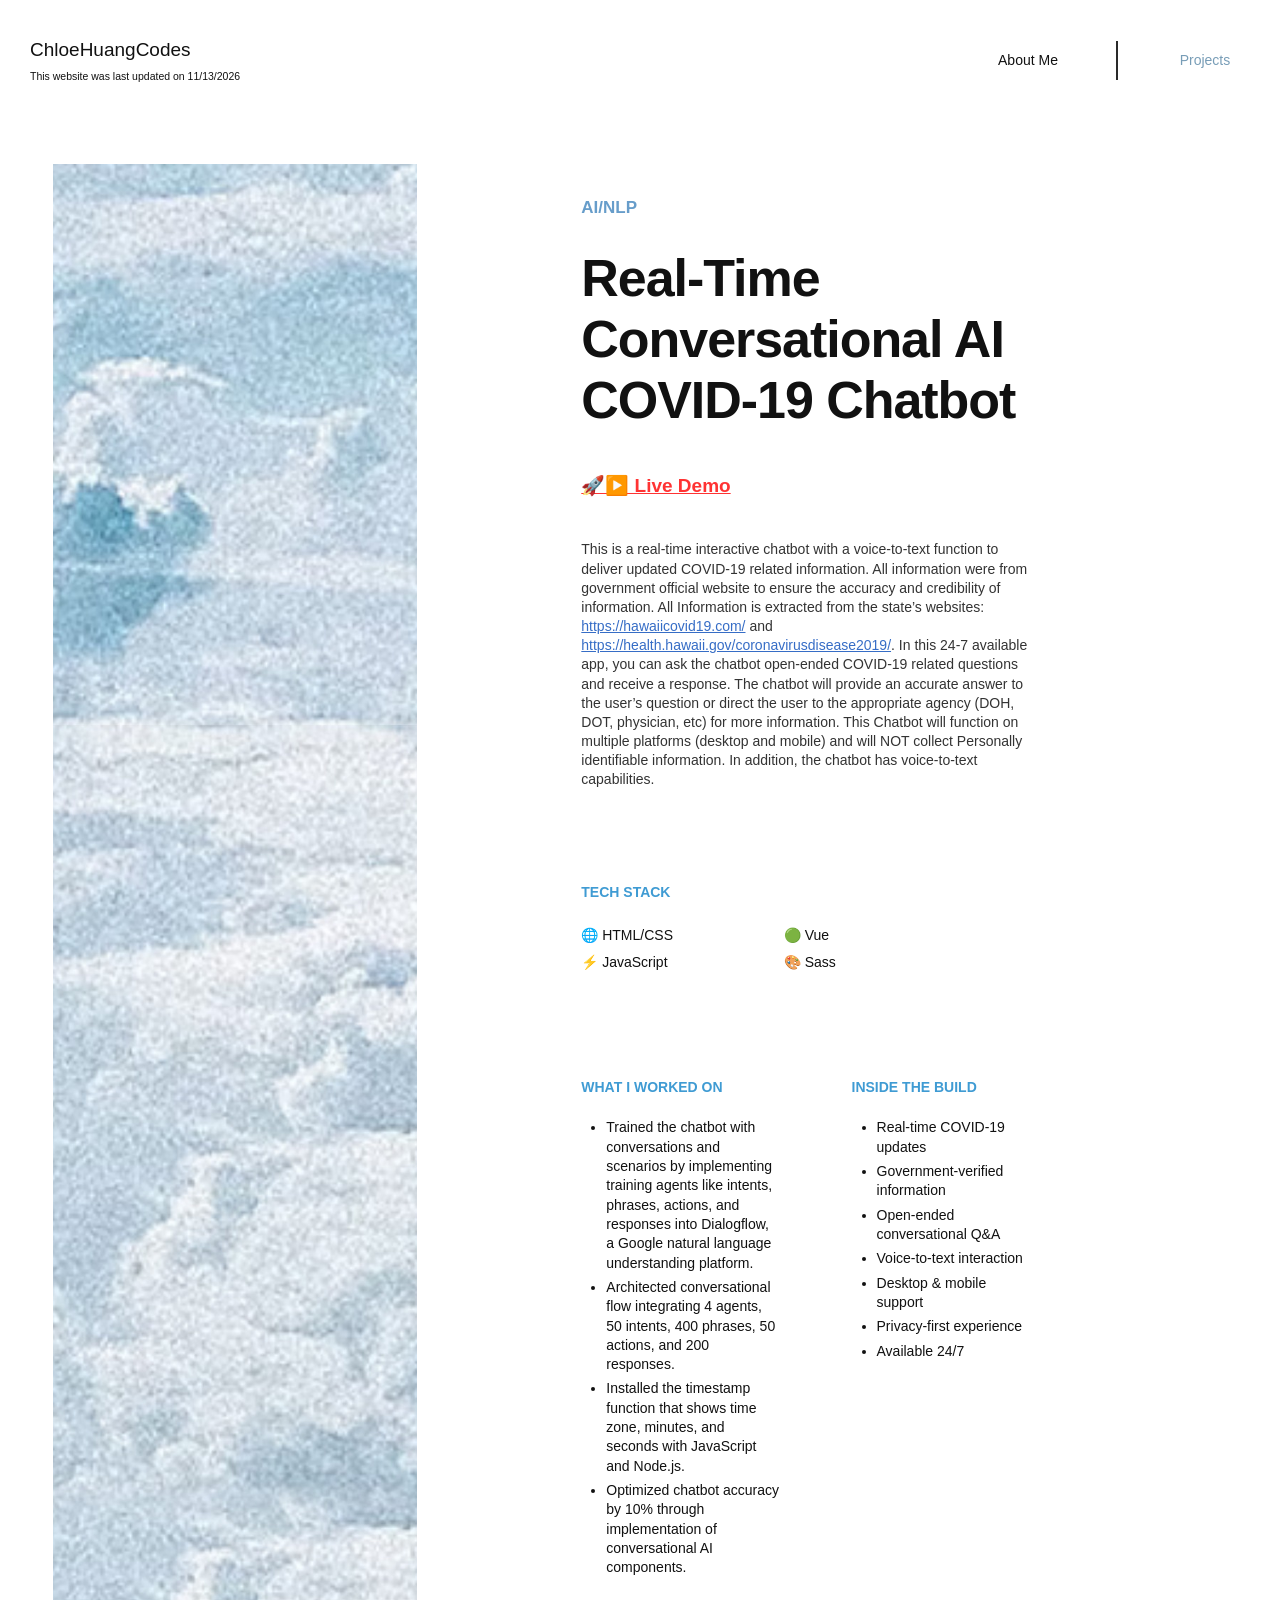
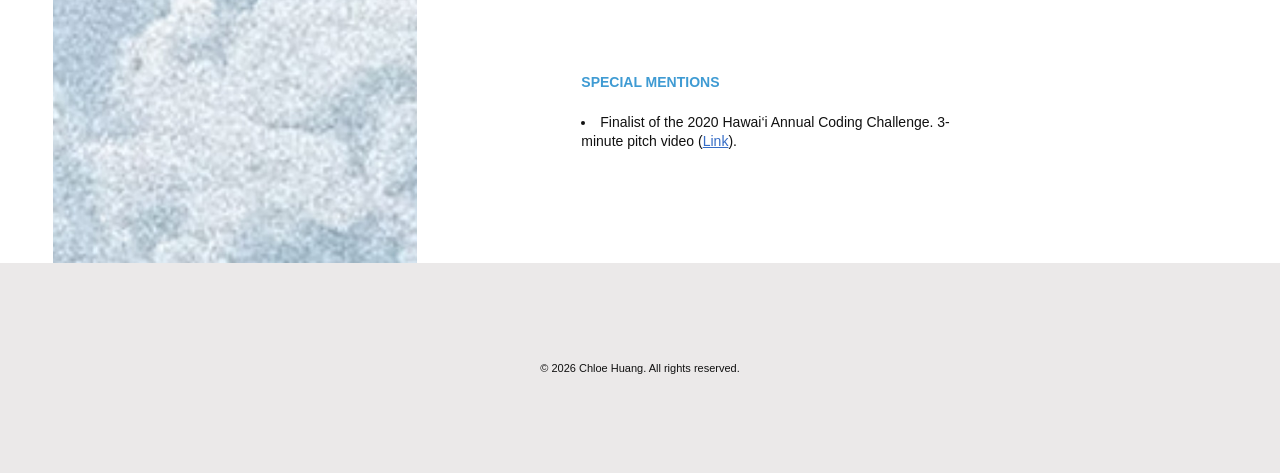
==== commit 799579ec: "Update index.html" ====
--- a/covid19-ai-chatbot/index.html
+++ b/covid19-ai-chatbot/index.html
@@ -95,7 +95,14 @@
     <p class="eyebrow">AI/NLP</p>
     <h1>Real-Time<br>Conversational AI<br>COVID-19 Chatbot</h1>
     <!-- Original live-demo destination was not included in the screenshots. Preserve the label without inventing a URL. -->
-    <span class="live-link live-link-placeholder" title="Live Demo URL needs to be added">🚀▶️ Live Demo</span>
+    
+<a class="live-link"
+   href="https://github.com/chloehuang2021/covid-19_chatbot"
+   target="_blank"
+   rel="noopener noreferrer">
+  🚀▶️ Live Demo
+</a>
+
 
     <div class="intro">
       <p>This is a real-time interactive chatbot with a voice-to-text function to deliver updated COVID-19 related information. All information were from government official website to ensure the accuracy and credibility of information. All Information is extracted from the state’s websites: <a href="https://hawaiicovid19.com/" target="_blank" rel="noopener noreferrer">https://hawaiicovid19.com/</a> and <a href="https://health.hawaii.gov/coronavirusdisease2019/" target="_blank" rel="noopener noreferrer">https://health.hawaii.gov/coronavirusdisease2019/</a>. In this 24-7 available app, you can ask the chatbot open-ended COVID-19 related questions and receive a response. The chatbot will provide an accurate answer to the user’s question or direct the user to the appropriate agency (DOH, DOT, physician, etc) for more information. This Chatbot will function on multiple platforms (desktop and mobile) and will NOT collect Personally identifiable information. In addition, the chatbot has voice-to-text capabilities.</p>
@@ -132,7 +139,15 @@
 
     <section class="special" aria-labelledby="mentions-heading">
       <h2 class="section-title" id="mentions-heading">SPECIAL MENTIONS</h2>
-      <ul><li>Finalist of the 2020 Hawai‘i Annual Coding Challenge. 3-minute pitch video (<span style="color:#366dc6;text-decoration:underline" title="Add original pitch video URL">Link</span>).</li></ul>
+
+    <li>
+      Finalist of the 2020 Hawai‘i Annual Coding Challenge.
+      3-minute pitch video
+      (<a href="https://youtu.be/YT76nG_p67c"
+          target="_blank"
+          rel="noopener noreferrer">Link</a>).
+    </li>
+     
     </section>
   </article>
 </main>
